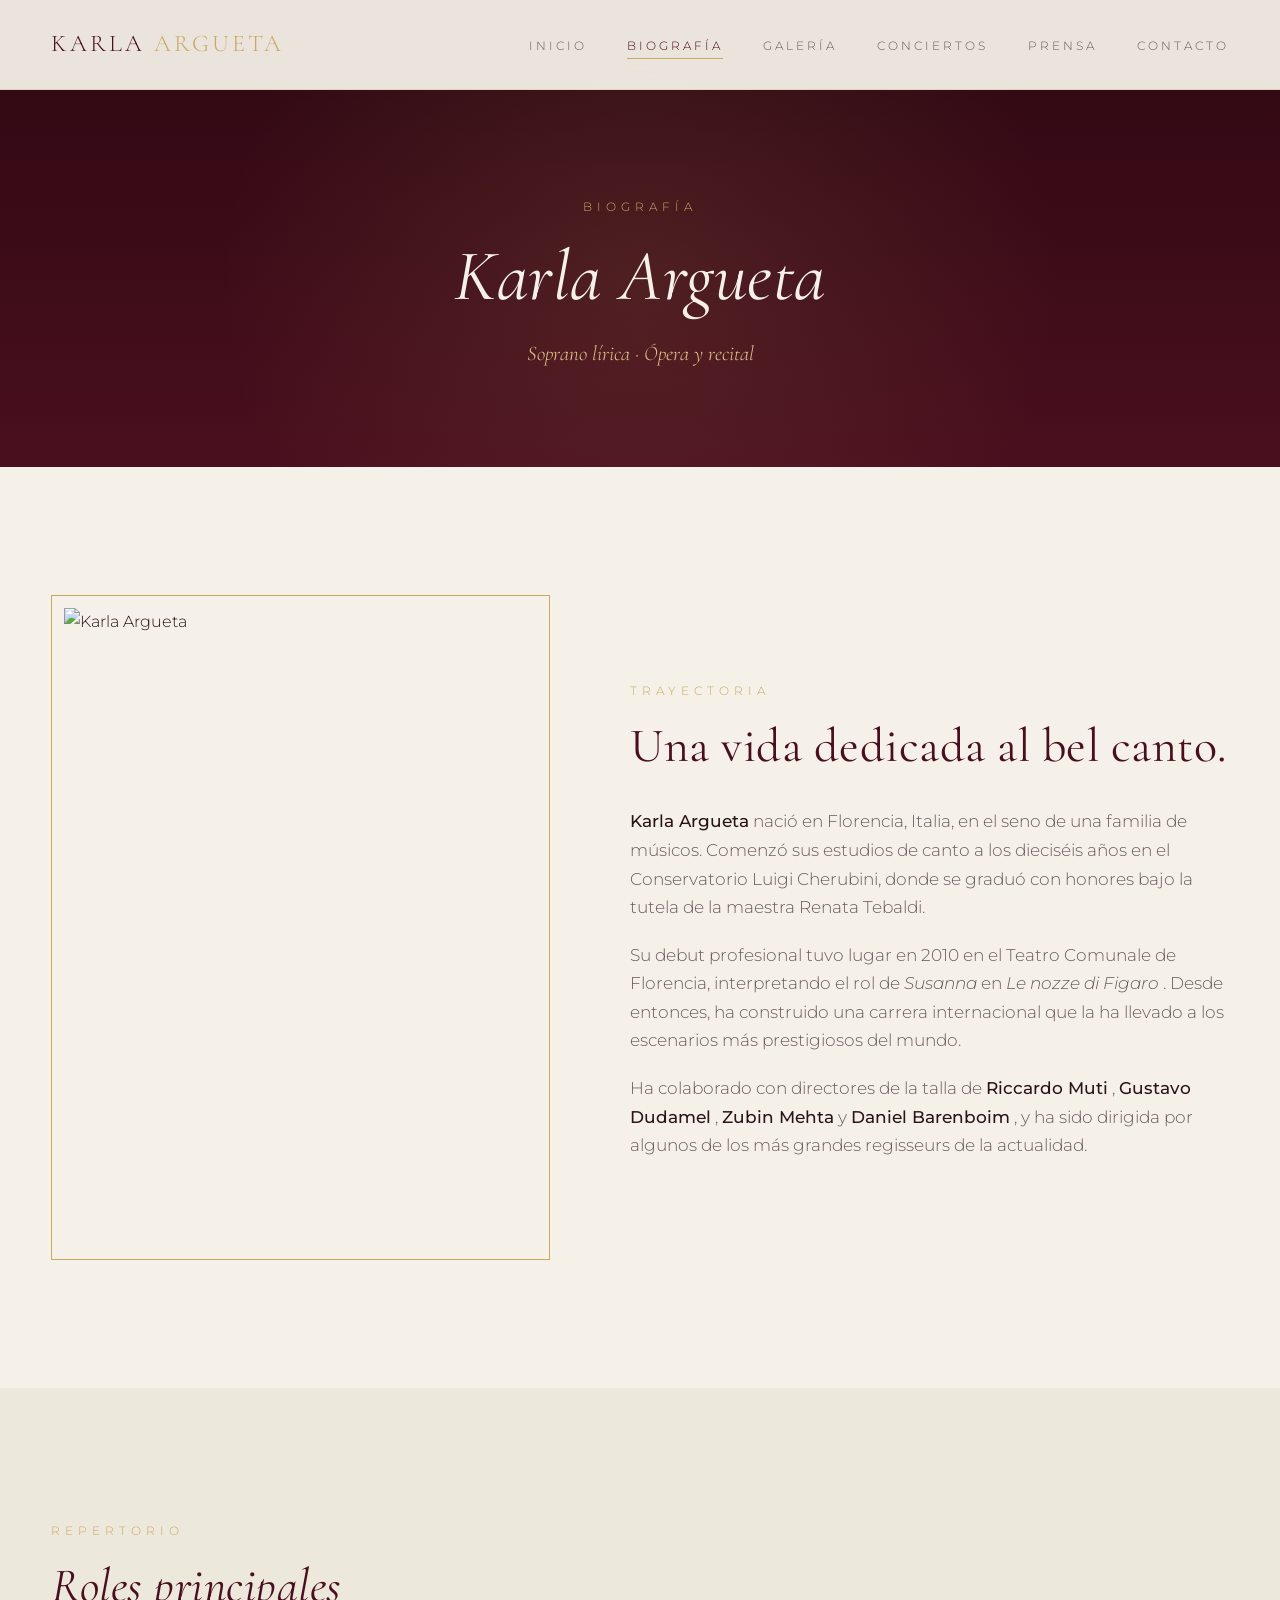
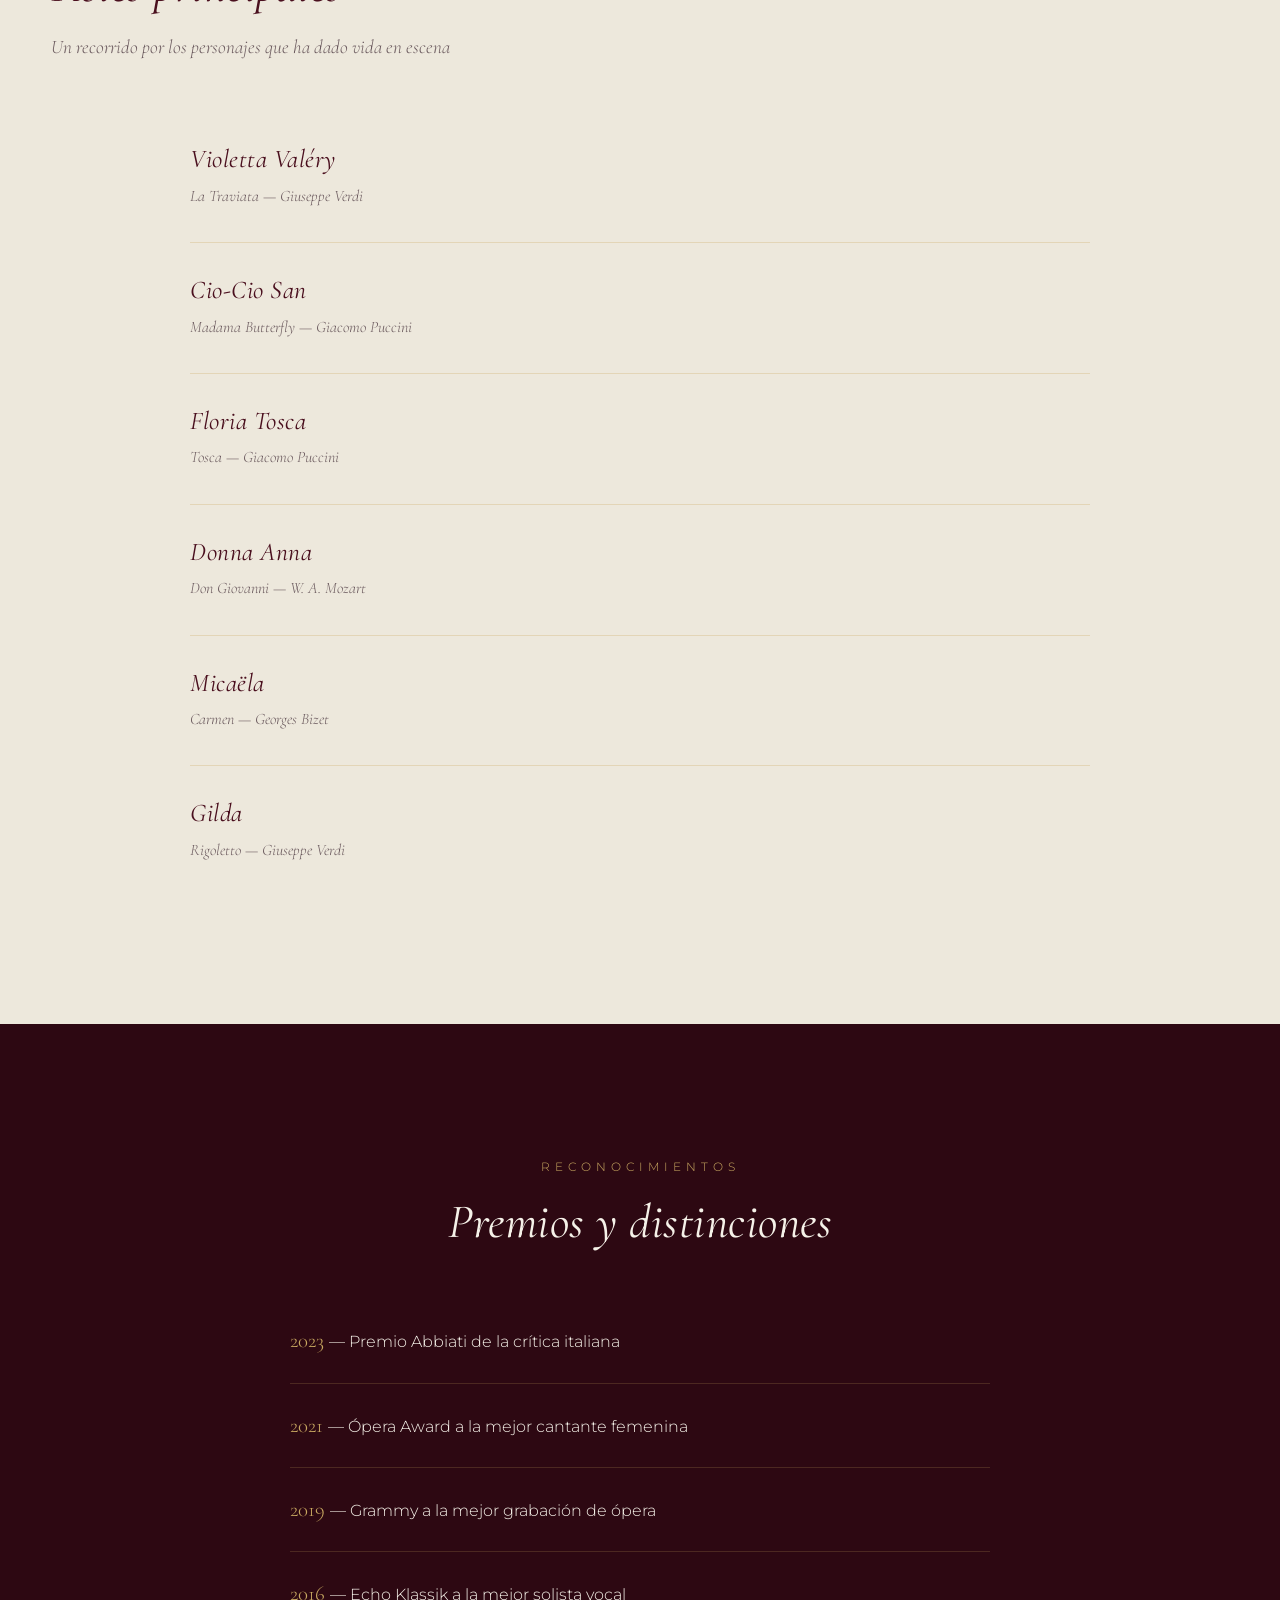
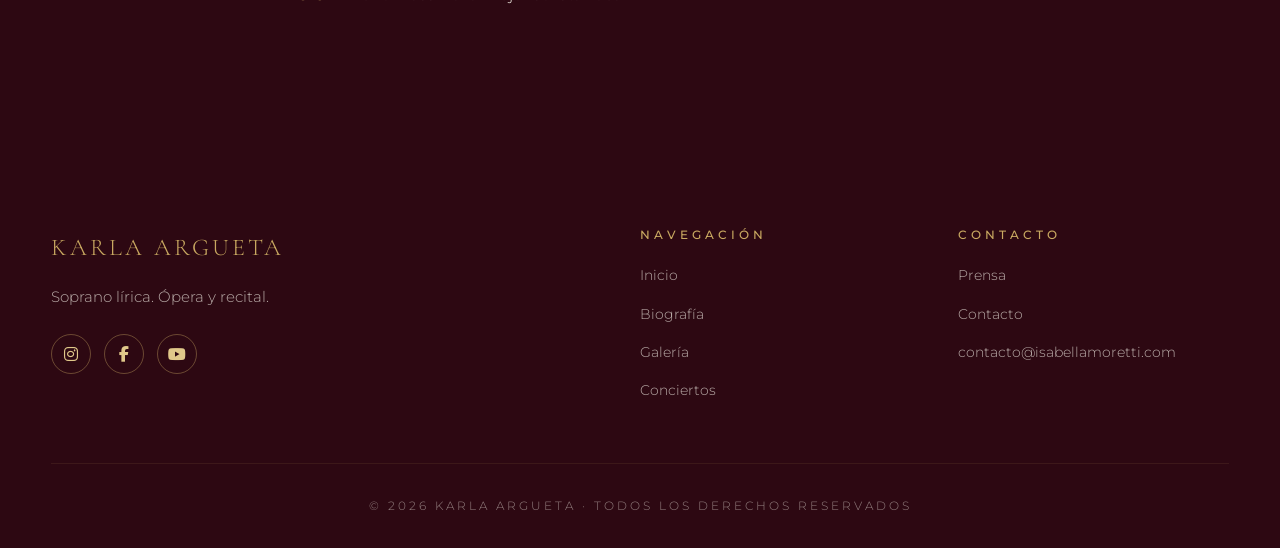
==== biography.html @ 6926a030 "started draft for design chosen by client" ====
<!doctype html>
<html lang="es">
  <head>
    <meta charset="UTF-8" />
    <meta name="viewport" content="width=device-width, initial-scale=1.0" />
    <title>Biografía — Karla Argueta</title>
    <link
      rel="icon"
      href="data:image/svg+xml,%3Csvg xmlns='http://www.w3.org/2000/svg' viewBox='0 0 100 100'%3E%3Ctext y='.9em' font-size='90'%3E🎭%3C/text%3E%3C/svg%3E"
    />
    <link rel="preconnect" href="https://fonts.googleapis.com" />
    <link rel="preconnect" href="https://fonts.gstatic.com" crossorigin />
    <link
      href="https://fonts.googleapis.com/css2?family=Cormorant+Garamond:ital,wght@0,300;0,400;0,500;0,600;1,400&family=Montserrat:wght@300;400;500;600&display=swap"
      rel="stylesheet"
    />
    <link
      rel="stylesheet"
      href="https://cdnjs.cloudflare.com/ajax/libs/font-awesome/6.5.1/css/all.min.css"
    />
    <link rel="stylesheet" href="/css/style.css" />
  </head>
  <body>
    <header class="header" id="header">
      <div class="container header-inner">
        <a href="index.html" class="logo">
          KARLA
          <span>ARGUETA</span>
        </a>
        <nav class="nav" id="nav">
          <ul>
            <li><a href="index.html">Inicio</a></li>
            <li><a href="biography.html" class="active">Biografía</a></li>
            <li><a href="gallery.html">Galería</a></li>
            <li><a href="concerts.html">Conciertos</a></li>
            <li><a href="press.html">Prensa</a></li>
            <li><a href="contact.html">Contacto</a></li>
          </ul>
        </nav>
        <button class="hamburger" id="hamburger" aria-label="Menú">
          <span></span>
          <span></span>
          <span></span>
        </button>
      </div>
    </header>

    <section class="page-hero">
      <div class="page-hero-content">
        <span class="eyebrow">Biografía</span>
        <h1>Karla Argueta</h1>
        <p class="page-subtitle">Soprano lírica · Ópera y recital</p>
      </div>
    </section>

    <section class="section">
      <div class="container bio-grid">
        <div class="bio-photo fade-in">
          <img src="/images/opera/isabella-portrait.jpg" alt="Karla Argueta" />
        </div>
        <div class="bio-text fade-in">
          <span class="eyebrow">Trayectoria</span>
          <h2>Una vida dedicada al bel canto.</h2>
          <p>
            <strong>Karla Argueta</strong>
            nació en Florencia, Italia, en el seno de una familia de músicos.
            Comenzó sus estudios de canto a los dieciséis años en el
            Conservatorio Luigi Cherubini, donde se graduó con honores bajo la
            tutela de la maestra Renata Tebaldi.
          </p>
          <p>
            Su debut profesional tuvo lugar en 2010 en el Teatro Comunale de
            Florencia, interpretando el rol de
            <em>Susanna</em>
            en
            <em>Le nozze di Figaro</em>
            . Desde entonces, ha construido una carrera internacional que la ha
            llevado a los escenarios más prestigiosos del mundo.
          </p>
          <p>
            Ha colaborado con directores de la talla de
            <strong>Riccardo Muti</strong>
            ,
            <strong>Gustavo Dudamel</strong>
            ,
            <strong>Zubin Mehta</strong>
            y
            <strong>Daniel Barenboim</strong>
            , y ha sido dirigida por algunos de los más grandes regisseurs de la
            actualidad.
          </p>
        </div>
      </div>
    </section>

    <section class="section section-alt">
      <div class="container">
        <span class="eyebrow fade-in">Repertorio</span>
        <h2
          class="section-title fade-in"
          style="color: var(--wine); font-style: italic;"
        >
          Roles principales
        </h2>
        <p class="section-subtitle fade-in">
          Un recorrido por los personajes que ha dado vida en escena
        </p>

        <div style="max-width: 900px; margin: 0 auto;">
          <div
            style="padding: 2rem 0; border-bottom: 1px solid rgba(201,169,97,0.3);"
            class="fade-in"
          >
            <h3
              style="color: var(--wine); font-style: italic; margin-bottom: 0.5rem;"
            >
              Violetta Valéry
            </h3>
            <p
              style="color: var(--text-dim); font-family: var(--serif); font-style: italic;"
            >
              La Traviata — Giuseppe Verdi
            </p>
          </div>
          <div
            style="padding: 2rem 0; border-bottom: 1px solid rgba(201,169,97,0.3);"
            class="fade-in"
          >
            <h3
              style="color: var(--wine); font-style: italic; margin-bottom: 0.5rem;"
            >
              Cio-Cio San
            </h3>
            <p
              style="color: var(--text-dim); font-family: var(--serif); font-style: italic;"
            >
              Madama Butterfly — Giacomo Puccini
            </p>
          </div>
          <div
            style="padding: 2rem 0; border-bottom: 1px solid rgba(201,169,97,0.3);"
            class="fade-in"
          >
            <h3
              style="color: var(--wine); font-style: italic; margin-bottom: 0.5rem;"
            >
              Floria Tosca
            </h3>
            <p
              style="color: var(--text-dim); font-family: var(--serif); font-style: italic;"
            >
              Tosca — Giacomo Puccini
            </p>
          </div>
          <div
            style="padding: 2rem 0; border-bottom: 1px solid rgba(201,169,97,0.3);"
            class="fade-in"
          >
            <h3
              style="color: var(--wine); font-style: italic; margin-bottom: 0.5rem;"
            >
              Donna Anna
            </h3>
            <p
              style="color: var(--text-dim); font-family: var(--serif); font-style: italic;"
            >
              Don Giovanni — W. A. Mozart
            </p>
          </div>
          <div
            style="padding: 2rem 0; border-bottom: 1px solid rgba(201,169,97,0.3);"
            class="fade-in"
          >
            <h3
              style="color: var(--wine); font-style: italic; margin-bottom: 0.5rem;"
            >
              Micaëla
            </h3>
            <p
              style="color: var(--text-dim); font-family: var(--serif); font-style: italic;"
            >
              Carmen — Georges Bizet
            </p>
          </div>
          <div style="padding: 2rem 0;" class="fade-in">
            <h3
              style="color: var(--wine); font-style: italic; margin-bottom: 0.5rem;"
            >
              Gilda
            </h3>
            <p
              style="color: var(--text-dim); font-family: var(--serif); font-style: italic;"
            >
              Rigoletto — Giuseppe Verdi
            </p>
          </div>
        </div>
      </div>
    </section>

    <section class="section section-dark">
      <div class="container" style="text-align: center;">
        <span class="eyebrow fade-in">Reconocimientos</span>
        <h2
          class="section-title fade-in"
          style="color: var(--cream); font-style: italic;"
        >
          Premios y distinciones
        </h2>
        <div style="max-width: 700px; margin: 3rem auto 0; text-align: left;">
          <div
            style="padding: 1.5rem 0; border-bottom: 1px solid rgba(201,169,97,0.2);"
            class="fade-in"
          >
            <p style="color: var(--cream);">
              <span
                class="gold"
                style="font-family: var(--serif); font-size: 1.3rem;"
              >
                2023
              </span>
              — Premio Abbiati de la crítica italiana
            </p>
          </div>
          <div
            style="padding: 1.5rem 0; border-bottom: 1px solid rgba(201,169,97,0.2);"
            class="fade-in"
          >
            <p style="color: var(--cream);">
              <span
                class="gold"
                style="font-family: var(--serif); font-size: 1.3rem;"
              >
                2021
              </span>
              — Ópera Award a la mejor cantante femenina
            </p>
          </div>
          <div
            style="padding: 1.5rem 0; border-bottom: 1px solid rgba(201,169,97,0.2);"
            class="fade-in"
          >
            <p style="color: var(--cream);">
              <span
                class="gold"
                style="font-family: var(--serif); font-size: 1.3rem;"
              >
                2019
              </span>
              — Grammy a la mejor grabación de ópera
            </p>
          </div>
          <div style="padding: 1.5rem 0;" class="fade-in">
            <p style="color: var(--cream);">
              <span
                class="gold"
                style="font-family: var(--serif); font-size: 1.3rem;"
              >
                2016
              </span>
              — Echo Klassik a la mejor solista vocal
            </p>
          </div>
        </div>
      </div>
    </section>

    <footer class="footer">
      <div class="container">
        <div class="footer-grid">
          <div class="footer-brand">
            <a href="index.html" class="logo">
              KARLA
              <span>ARGUETA</span>
            </a>
            <p>Soprano lírica. Ópera y recital.</p>
            <div class="social-icons">
              <a href="#"><i class="fab fa-instagram"></i></a>
              <a href="#"><i class="fab fa-facebook-f"></i></a>
              <a href="#"><i class="fab fa-youtube"></i></a>
            </div>
          </div>
          <div>
            <h4>Navegación</h4>
            <ul class="footer-links">
              <li><a href="index.html">Inicio</a></li>
              <li><a href="biography.html">Biografía</a></li>
              <li><a href="gallery.html">Galería</a></li>
              <li><a href="concerts.html">Conciertos</a></li>
            </ul>
          </div>
          <div>
            <h4>Contacto</h4>
            <ul class="footer-links">
              <li><a href="press.html">Prensa</a></li>
              <li><a href="contact.html">Contacto</a></li>
              <li>
                <a href="mailto:contacto@isabellamoretti.com">
                  contacto@isabellamoretti.com
                </a>
              </li>
            </ul>
          </div>
        </div>
        <div class="footer-bottom">
          © 2026 Karla Argueta · Todos los derechos reservados
        </div>
      </div>
    </footer>

    <script src="/js/script.js"></script>
  </body>
</html>
---- css/style.css ----
/* ---------- Reset & Base ---------- */
*,
*::before,
*::after {
  box-sizing: border-box;
  margin: 0;
  padding: 0;
}
:root {
  --wine: #4a0f1e;
  --wine-dark: #2d0812;
  --wine-light: #6b1b2c;
  --gold: #c9a961;
  --gold-light: #e0c88a;
  --cream: #f5f1e8;
  --cream-alt: #ede8dc;
  --text: #2a1418;
  --text-dim: #6b5a5e;
  --serif: "Cormorant Garamond", Georgia, serif;
  --sans: "Montserrat", sans-serif;
  --max: 1200px;
  --transition: 0.4s cubic-bezier(0.2, 0.7, 0.2, 1);
}
html {
  scroll-behavior: smooth;
}
body {
  font-family: var(--sans);
  color: var(--text);
  background: var(--cream);
  line-height: 1.7;
  font-weight: 300;
  overflow-x: hidden;
  -webkit-font-smoothing: antialiased;
}
h1,
h2,
h3,
h4 {
  font-family: var(--serif);
  font-weight: 400;
  letter-spacing: 0.5px;
  line-height: 1.2;
}
h1 {
  font-size: clamp(2.5rem, 6vw, 4.5rem);
}
h2 {
  font-size: clamp(2rem, 4vw, 3rem);
}
h3 {
  font-size: clamp(1.3rem, 2vw, 1.6rem);
}
a {
  color: inherit;
  text-decoration: none;
}
img {
  max-width: 100%;
  display: block;
}
button {
  font-family: inherit;
  cursor: pointer;
  border: none;
  background: none;
  color: inherit;
} /* ---------- Utilities ---------- */
.container {
  width: 92%;
  max-width: var(--max);
  margin: 0 auto;
}
.gold {
  color: var(--gold);
}
.eyebrow {
  font-family: var(--sans);
  font-size: 0.75rem;
  letter-spacing: 5px;
  text-transform: uppercase;
  color: var(--gold);
  margin-bottom: 1rem;
  display: inline-block;
}
.section-title {
  margin-bottom: 1rem;
}
.section-subtitle {
  color: var(--text-dim);
  max-width: 640px;
  margin-bottom: 3rem;
  font-family: var(--serif);
  font-style: italic;
  font-size: 1.2rem;
} /* ---------- Buttons
---------- */
.btn {
  display: inline-block;
  padding: 1rem 2.5rem;
  font-family: var(--sans);
  font-size: 0.78rem;
  letter-spacing: 3px;
  text-transform: uppercase;
  transition: all var(--transition);
  border: 1px solid var(--gold);
  cursor: pointer;
}
.btn-primary {
  background: var(--gold);
  color: var(--wine-dark);
}
.btn-primary:hover {
  background: transparent;
  color: var(--gold);
}
.btn-outline {
  color: var(--gold);
  background: transparent;
}
.btn-outline:hover {
  background: var(--gold);
  color: var(--wine-dark);
}
.btn-sm {
  padding: 0.7rem 1.5rem;
  font-size: 0.7rem;
  letter-spacing: 2px;
} /* ---------- Header
---------- */
.header {
  position: fixed;
  top: 0;
  left: 0;
  right: 0;
  z-index: 100;
  padding: 1.5rem 0;
  background: rgba(245, 241, 232, 0.95);
  backdrop-filter: blur(10px);
  border-bottom: 1px solid rgba(201, 169, 97, 0.3);
  transition: all var(--transition);
}
.header.scrolled {
  padding: 1rem 0;
  box-shadow: 0 2px 20px rgba(74, 15, 30, 0.1);
}
.header-inner {
  display: flex;
  justify-content: space-between;
  align-items: center;
  gap: 2rem;
}
.logo {
  font-family: var(--serif);
  font-size: 1.5rem;
  color: var(--wine);
  letter-spacing: 3px;
  flex-shrink: 0;
}
.logo span {
  color: var(--gold);
}
.nav ul {
  display: flex;
  gap: 2.5rem;
  list-style: none;
  align-items: center;
}
.nav a {
  font-size: 0.75rem;
  letter-spacing: 3px;
  text-transform: uppercase;
  color: var(--text-dim);
  transition: color var(--transition);
  position: relative;
}
.nav a:hover,
.nav a.active {
  color: var(--wine);
}
.nav a.active::after {
  content: "";
  position: absolute;
  bottom: -6px;
  left: 0;
  right: 0;
  height: 1px;
  background: var(--gold);
}
.hamburger {
  display: none;
  flex-direction: column;
  gap: 5px;
  padding: 0.5rem;
  z-index: 110;
}
.hamburger span {
  width: 26px;
  height: 2px;
  background: var(--wine);
  transition: all var(--transition);
}
.hamburger.open span:nth-child(1) {
  transform: translateY(7px) rotate(45deg);
}
.hamburger.open span:nth-child(2) {
  opacity: 0;
}
.hamburger.open span:nth-child(3) {
  transform: translateY(-7px) rotate(-45deg);
} /* ---------- Hero ---------- */
.hero {
  min-height: 100vh;
  display: flex;
  align-items: center;
  justify-content: center;
  text-align: center;
  position: relative;
  overflow: hidden;
  background: linear-gradient(180deg, var(--wine-dark) 0%, var(--wine) 100%);
  padding: 8rem 2rem 4rem;
}
.hero::before {
  content: "";
  position: absolute;
  inset: 0;
  background-image: radial-gradient(
    circle at 50% 40%,
    rgba(201, 169, 97, 0.15) 0%,
    transparent 60%
  );
}
.hero-content {
  position: relative;
  z-index: 2;
  max-width: 900px;
  color: var(--cream);
}
.hero .eyebrow {
  margin-bottom: 2rem;
}
.hero h1 {
  color: var(--cream);
  margin-bottom: 1.5rem;
  font-style: italic;
}
.hero h1 span {
  color: var(--gold);
}
.hero .tagline {
  font-family: var(--serif);
  font-style: italic;
  font-size: clamp(1.2rem, 2vw, 1.6rem);
  color: var(--gold-light);
  margin-bottom: 3rem;
}
.divider {
  width: 60px;
  height: 1px;
  background: var(--gold);
  margin: 2rem auto;
  position: relative;
}
.divider::before,
.divider::after {
  content: "";
  position: absolute;
  top: -3px;
  width: 6px;
  height: 6px;
  background: var(--gold);
  border-radius: 50%;
}
.divider::before {
  left: -12px;
}
.divider::after {
  right: -12px;
}
.hero-buttons {
  display: flex;
  gap: 1rem;
  justify-content: center;
  flex-wrap: wrap;
  margin-top: 2rem;
} /* ---------- Page Hero (inner pages) ---------- */
.page-hero {
  padding: 12rem 2rem 6rem;
  background: linear-gradient(180deg, var(--wine-dark) 0%, var(--wine) 100%);
  text-align: center;
  color: var(--cream);
  position: relative;
}
.page-hero::before {
  content: "";
  position: absolute;
  inset: 0;
  background-image: radial-gradient(
    circle at 50% 60%,
    rgba(201, 169, 97, 0.12) 0%,
    transparent 60%
  );
}
.page-hero-content {
  position: relative;
  z-index: 2;
}
.page-hero h1 {
  color: var(--cream);
  font-style: italic;
  margin-bottom: 1rem;
}
.page-hero .page-subtitle {
  font-family: var(--serif);
  font-style: italic;
  font-size: 1.3rem;
  color: var(--gold-light);
} /* ----------
Sections ---------- */
.section {
  padding: 8rem 0;
}
.section-alt {
  background: var(--cream-alt);
}
.section-dark {
  background: var(--wine-dark);
  color: var(--cream);
}
.section-dark h2 {
  color: var(--cream);
}
.section-dark .section-subtitle {
  color: var(--gold-light);
} /* ---------- Bio ---------- */
.bio-grid {
  display: grid;
  grid-template-columns: 1fr 1.2fr;
  gap: 5rem;
  align-items: center;
}
.bio-photo {
  position: relative;
}
.bio-photo img {
  width: 100%;
  aspect-ratio: 3/4;
  object-fit: cover;
  border: 1px solid var(--gold);
  padding: 12px;
  background: transparent;
}
.bio-text h2 {
  color: var(--wine);
  margin-bottom: 2rem;
}
.bio-text p {
  color: var(--text-dim);
  margin-bottom: 1.2rem;
  font-size: 1.05rem;
}
.bio-text p strong {
  color: var(--text);
  font-weight: 500;
}
.bio-signature {
  font-family: var(--serif);
  font-style: italic;
  font-size: 1.8rem;
  color: var(--wine);
  margin-top: 2rem;
}
/* ---------- Roles Grid ---------- */
.roles-grid {
  display: grid;
  grid-template-columns: repeat(auto-fit, minmax(280px, 1fr));
  gap: 2rem;
}
.role-card {
  padding: 2.5rem;
  border: 1px solid rgba(201, 169, 97, 0.3);
  transition: all var(--transition);
  background: rgba(45, 8, 18, 0.3);
}
.role-card:hover {
  border-color: var(--gold);
  background: rgba(201, 169, 97, 0.08);
}
.role-card .opera {
  font-size: 0.7rem;
  letter-spacing: 4px;
  text-transform: uppercase;
  color: var(--gold);
  margin-bottom: 0.5rem;
}
.role-card h3 {
  color: var(--cream);
  font-size: 1.6rem;
  margin-bottom: 0.8rem;
  font-style: italic;
}
.role-card .composer {
  color: var(--gold-light);
  font-family: var(--serif);
  font-style: italic;
  font-size: 1rem;
} /* ----------
Concerts ---------- */
.concert-list {
  max-width: 900px;
  margin: 0 auto;
}
.concert-item {
  display: grid;
  grid-template-columns: 100px 1fr auto;
  gap: 2rem;
  padding: 2rem 0;
  border-bottom: 1px solid rgba(201, 169, 97, 0.3);
  align-items: center;
}
.concert-date {
  text-align: center;
}
.concert-date .day {
  font-family: var(--serif);
  font-size: 2.5rem;
  color: var(--wine);
  line-height: 1;
  display: block;
}
.concert-date .month {
  font-size: 0.75rem;
  letter-spacing: 3px;
  text-transform: uppercase;
  color: var(--gold);
}
.concert-info h3 {
  color: var(--wine);
  font-size: 1.4rem;
  margin-bottom: 0.3rem;
}
.concert-info .venue {
  color: var(--text-dim);
  font-family: var(--serif);
  font-style: italic;
  font-size: 1rem;
}
.concert-item .btn {
  padding: 0.7rem 1.5rem;
  font-size: 0.7rem;
} /* ---------- Gallery ---------- */
.gallery-grid {
  display: grid;
  grid-template-columns: repeat(auto-fill, minmax(280px, 1fr));
  gap: 1rem;
}
.gallery-item {
  overflow: hidden;
  position: relative;
  cursor: pointer;
  aspect-ratio: 4/3;
}
.gallery-item img {
  width: 100%;
  height: 100%;
  object-fit: cover;
  transition: transform 0.7s ease;
}
.gallery-item:hover img {
  transform: scale(1.05);
}
.gallery-item::after {
  content: "";
  position: absolute;
  inset: 0;
  background: linear-gradient(180deg, transparent 60%, rgba(45, 8, 18, 0.7));
  opacity: 0;
  transition: opacity var(--transition);
}
.gallery-item:hover::after {
  opacity: 1;
} /* ---------- Press ---------- */
.press-list {
  max-width: 900px;
  margin: 0 auto;
}
.press-item {
  padding: 2.5rem 0;
  border-bottom: 1px solid rgba(201, 169, 97, 0.3);
}
.press-item:first-child {
  border-top: 1px solid rgba(201, 169, 97, 0.3);
}
.press-meta {
  display: flex;
  gap: 2rem;
  margin-bottom: 1rem;
  flex-wrap: wrap;
  font-size: 0.75rem;
  letter-spacing: 3px;
  text-transform: uppercase;
}
.press-outlet {
  color: var(--gold);
}
.press-date {
  color: var(--text-dim);
}
.press-item h3 {
  color: var(--wine);
  font-size: 1.5rem;
  font-style: italic;
  margin-bottom: 1rem;
}
.press-excerpt {
  color: var(--text-dim);
  font-size: 1.05rem;
  margin-bottom: 1rem;
}
.press-link {
  color: var(--wine);
  font-size: 0.78rem;
  letter-spacing: 3px;
  text-transform: uppercase;
  border-bottom: 1px solid var(--gold);
  padding-bottom: 3px;
  transition: all var(--transition);
  display: inline-block;
}
.press-link:hover {
  color: var(--gold);
  gap: 5px;
}
.press-link::after {
  content: " →";
} /* ----------
Contact ---------- */
.contact-grid {
  display: grid;
  grid-template-columns:
    1fr
    1.3fr;
  gap: 5rem;
}
.contact-info h3 {
  color: var(--wine);
  margin-bottom: 1.5rem;
}
.contact-info p {
  color: var(--text-dim);
  margin-bottom: 2rem;
}
.contact-list {
  list-style: none;
}
.contact-list li {
  display: flex;
  align-items: flex-start;
  gap: 1rem;
  padding: 1.2rem 0;
  border-bottom: 1px solid rgba(201, 169, 97, 0.3);
}
.contact-list li i {
  color: var(--gold);
  font-size: 1.1rem;
  width: 24px;
  margin-top: 0.3rem;
}
.contact-list li strong {
  display: block;
  font-size: 0.72rem;
  letter-spacing: 3px;
  text-transform: uppercase;
  color: var(--text-dim);
  font-weight: 500;
  margin-bottom: 0.3rem;
}
.contact-list li span {
  color: var(--text);
}
.contact-form {
  background: #fff;
  padding: 3rem;
  border: 1px solid rgba(201, 169, 97, 0.3);
}
.form-group {
  margin-bottom: 1.5rem;
}
.form-group label {
  display: block;
  font-size: 0.72rem;
  letter-spacing: 3px;
  text-transform: uppercase;
  color: var(--wine);
  margin-bottom: 0.5rem;
  font-weight: 500;
}
.form-group input,
.form-group textarea,
.form-group select {
  width: 100%;
  padding: 0.9rem 1rem;
  background: var(--cream);
  border: 1px solid rgba(201, 169, 97, 0.4);
  color: var(--text);
  font-family: var(--sans);
  font-size: 0.95rem;
  transition: border-color var(--transition);
}
.form-group input:focus,
.form-group textarea:focus,
.form-group select:focus {
  outline: none;
  border-color: var(--gold);
}
.form-group textarea {
  resize: vertical;
  min-height: 140px;
}
.form-status {
  margin-top: 1rem;
  padding: 1rem;
  font-size: 0.9rem;
  display: none;
}
.form-status.success {
  display: block;
  background: rgba(201, 169, 97, 0.1);
  color: var(--wine);
  border: 1px solid var(--gold);
}
.form-status.error {
  display: block;
  background: rgba(200, 60, 60, 0.1);
  color: #a93226;
  border: 1px solid #a93226;
} /* ---------- Image Modal ---------- */
.modal {
  display: none;
  position: fixed;
  inset: 0;
  background: rgba(45, 8, 18, 0.95);
  z-index: 1000;
  align-items: center;
  justify-content: center;
  padding: 2rem;
}
.modal.active {
  display: flex;
}
.modal-content-image {
  width: 100%;
  max-width: 1100px;
  max-height: 90vh;
  position: relative;
  display: flex;
  align-items: center;
  justify-content: center;
}
.modal-content-image img {
  max-width: 100%;
  max-height: 90vh;
  object-fit: contain;
  border: 1px solid var(--gold);
}
.modal-close {
  position: absolute;
  top: -50px;
  right: 0;
  color: var(--gold);
  font-size: 1.5rem;
  cursor: pointer;
} /* ---------- Footer ---------- */
.footer {
  background: var(--wine-dark);
  color: var(--gold-light);
  padding: 4rem 0 2rem;
}
.footer-grid {
  display: grid;
  grid-template-columns: 2fr 1fr 1fr;
  gap: 3rem;
  margin-bottom: 3rem;
}
.footer-brand .logo {
  color: var(--gold);
  margin-bottom: 1rem;
  display: block;
}
.footer-brand p {
  color: var(--cream);
  opacity: 0.7;
  max-width: 320px;
  font-size: 0.95rem;
  margin-bottom: 1.5rem;
}
.footer h4 {
  color: var(--gold);
  font-family: var(--sans);
  font-size: 0.75rem;
  letter-spacing: 4px;
  text-transform: uppercase;
  margin-bottom: 1.2rem;
  font-weight: 500;
}
.footer-links {
  list-style: none;
}
.footer-links li {
  margin-bottom: 0.7rem;
}
.footer-links a {
  color: var(--cream);
  opacity: 0.7;
  font-size: 0.9rem;
  transition: all var(--transition);
}
.footer-links a:hover {
  opacity: 1;
  color: var(--gold);
}
.social-icons {
  display: flex;
  gap: 0.8rem;
  margin-top: 1rem;
}
.social-icons a {
  width: 40px;
  height: 40px;
  border: 1px solid rgba(201, 169, 97, 0.4);
  border-radius: 50%;
  display: flex;
  align-items: center;
  justify-content: center;
  color: var(--gold-light);
  transition: all var(--transition);
}
.social-icons a:hover {
  background: var(--gold);
  color: var(--wine-dark);
  border-color: var(--gold);
}
.footer-bottom {
  padding-top: 2rem;
  border-top: 1px solid rgba(201, 169, 97, 0.2);
  text-align: center;
  color: var(--cream);
  opacity: 0.5;
  font-size: 0.75rem;
  letter-spacing: 3px;
  text-transform: uppercase;
} /* ---------- Fade-in Animation ---------- */
.fade-in {
  opacity: 0;
  transform: translateY(30px);
  transition:
    opacity 0.9s ease,
    transform 0.9s ease;
}
.fade-in.visible {
  opacity: 1;
  transform: translateY(0);
} /* ---------- Responsive ---------- */
@media (max-width: 900px) {
  .hamburger {
    display: flex;
  }
  .nav {
    position: fixed;
    top: 0;
    right: -100%;
    width: 80%;
    max-width: 320px;
    height: 100vh;
    background: var(--cream);
    padding: 6rem 2rem 2rem;
    transition: right var(--transition);
    box-shadow: -10px 0 30px rgba(74, 15, 30, 0.2);
  }
  .nav.open {
    right: 0;
  }
  .nav ul {
    flex-direction: column;
    gap: 1.5rem;
    align-items: flex-start;
  }
  .nav a {
    font-size: 1rem;
  }
  .bio-grid,
  .contact-grid {
    grid-template-columns: 1fr;
    gap: 3rem;
  }
  .footer-grid {
    grid-template-columns: 1fr;
    gap: 2rem;
  }
  .concert-item {
    grid-template-columns: 1fr;
    text-align: center;
    gap: 1rem;
  }
}
@media (max-width: 560px) {
  .section {
    padding: 5rem 0;
  }
  .contact-form {
    padding: 1.5rem;
  }
  .hero-buttons {
    flex-direction: column;
    align-items: center;
  }
  .hero-buttons .btn {
    width: 100%;
    max-width: 320px;
    text-align: center;
  }
}
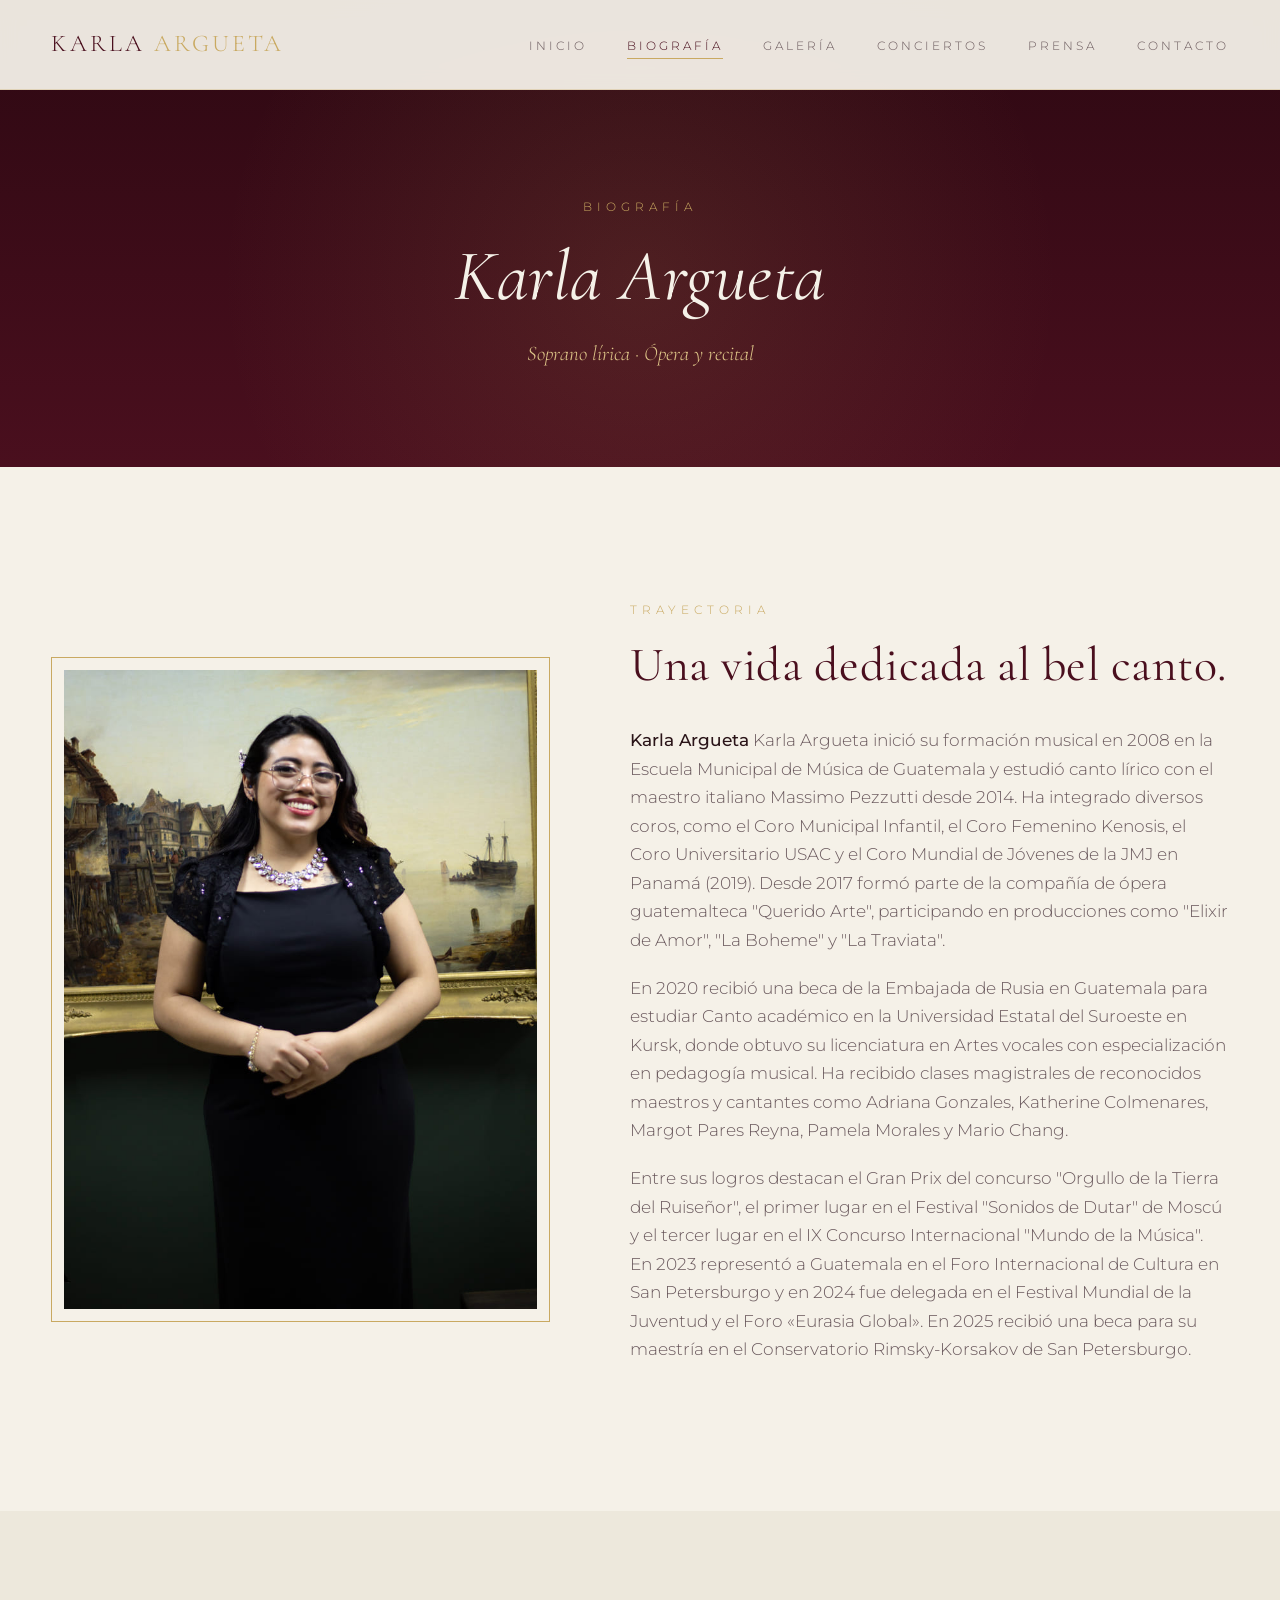
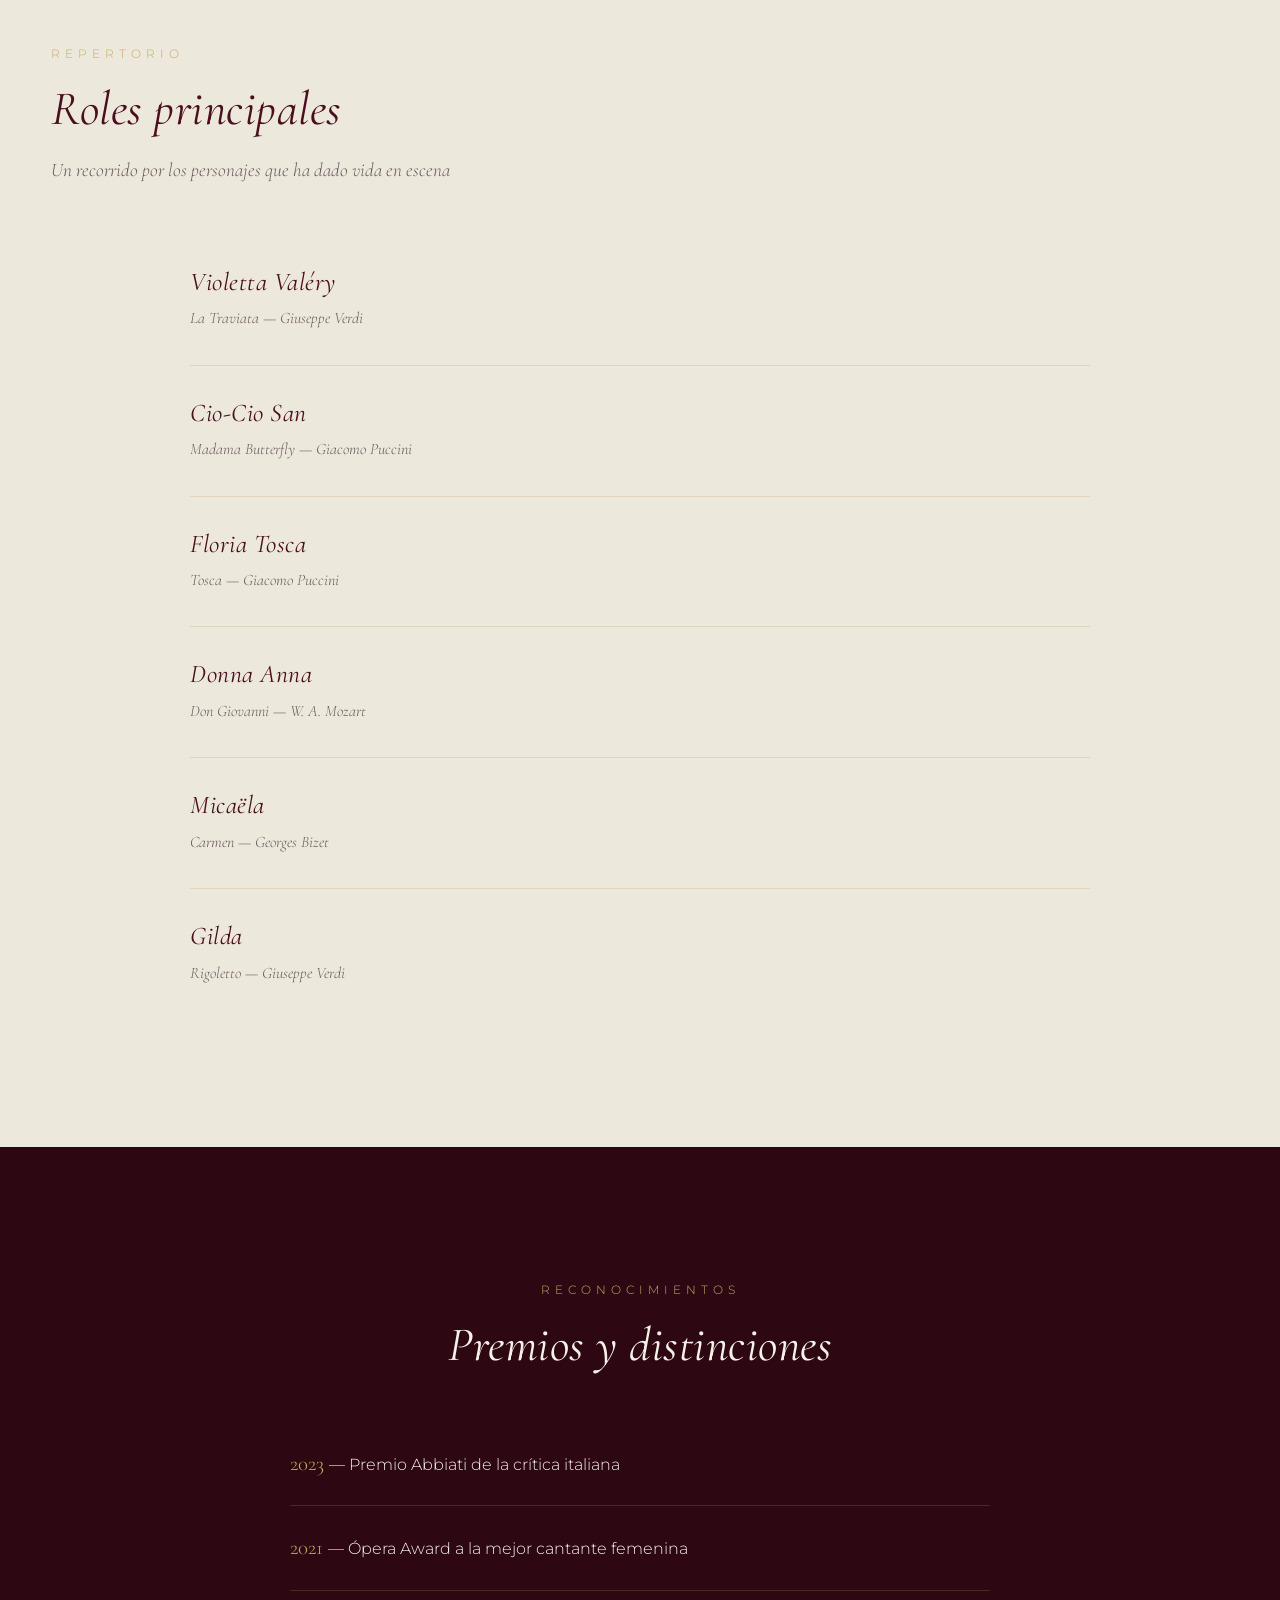
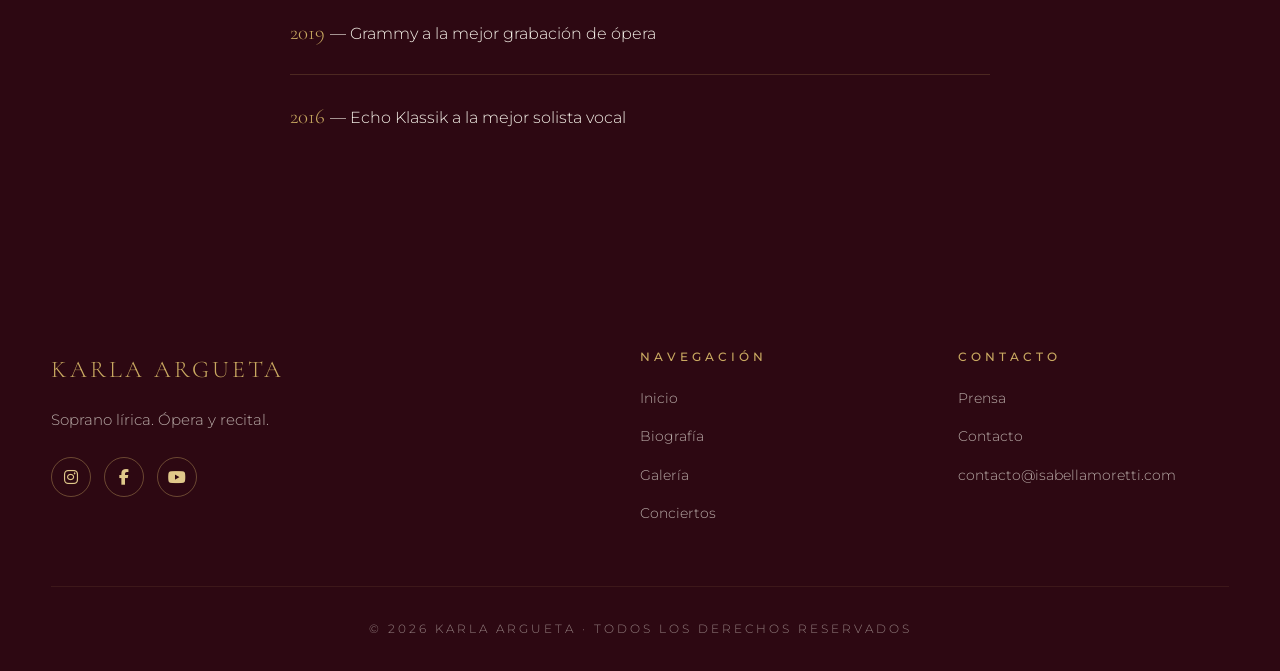
==== commit 25a7e9c0: "Add images to home page, bio page and gallery. Update bio." ====
--- a/biography.html
+++ b/biography.html
@@ -56,38 +56,39 @@
     <section class="section">
       <div class="container bio-grid">
         <div class="bio-photo fade-in">
-          <img src="/images/opera/isabella-portrait.jpg" alt="Karla Argueta" />
+          <img src="/images/karla-bio.jpg" alt="Karla Argueta" />
         </div>
         <div class="bio-text fade-in">
           <span class="eyebrow">Trayectoria</span>
           <h2>Una vida dedicada al bel canto.</h2>
           <p>
             <strong>Karla Argueta</strong>
-            nació en Florencia, Italia, en el seno de una familia de músicos.
-            Comenzó sus estudios de canto a los dieciséis años en el
-            Conservatorio Luigi Cherubini, donde se graduó con honores bajo la
-            tutela de la maestra Renata Tebaldi.
+            Karla Argueta inició su formación musical en 2008 en la Escuela
+            Municipal de Música de Guatemala y estudió canto lírico con el
+            maestro italiano Massimo Pezzutti desde 2014. Ha integrado diversos
+            coros, como el Coro Municipal Infantil, el Coro Femenino Kenosis, el
+            Coro Universitario USAC y el Coro Mundial de Jóvenes de la JMJ en
+            Panamá (2019). Desde 2017 formó parte de la compañía de ópera
+            guatemalteca "Querido Arte", participando en producciones como
+            "Elixir de Amor", "La Boheme" y "La Traviata".
           </p>
           <p>
-            Su debut profesional tuvo lugar en 2010 en el Teatro Comunale de
-            Florencia, interpretando el rol de
-            <em>Susanna</em>
-            en
-            <em>Le nozze di Figaro</em>
-            . Desde entonces, ha construido una carrera internacional que la ha
-            llevado a los escenarios más prestigiosos del mundo.
+            En 2020 recibió una beca de la Embajada de Rusia en Guatemala para
+            estudiar Canto académico en la Universidad Estatal del Suroeste en
+            Kursk, donde obtuvo su licenciatura en Artes vocales con
+            especialización en pedagogía musical. Ha recibido clases magistrales
+            de reconocidos maestros y cantantes como Adriana Gonzales, Katherine
+            Colmenares, Margot Pares Reyna, Pamela Morales y Mario Chang.
           </p>
           <p>
-            Ha colaborado con directores de la talla de
-            <strong>Riccardo Muti</strong>
-            ,
-            <strong>Gustavo Dudamel</strong>
-            ,
-            <strong>Zubin Mehta</strong>
-            y
-            <strong>Daniel Barenboim</strong>
-            , y ha sido dirigida por algunos de los más grandes regisseurs de la
-            actualidad.
+            Entre sus logros destacan el Gran Prix del concurso "Orgullo de la
+            Tierra del Ruiseñor", el primer lugar en el Festival "Sonidos de
+            Dutar" de Moscú y el tercer lugar en el IX Concurso Internacional
+            "Mundo de la Música". En 2023 representó a Guatemala en el Foro
+            Internacional de Cultura en San Petersburgo y en 2024 fue delegada
+            en el Festival Mundial de la Juventud y el Foro «Eurasia Global». En
+            2025 recibió una beca para su maestría en el Conservatorio
+            Rimsky-Korsakov de San Petersburgo.
           </p>
         </div>
       </div>
